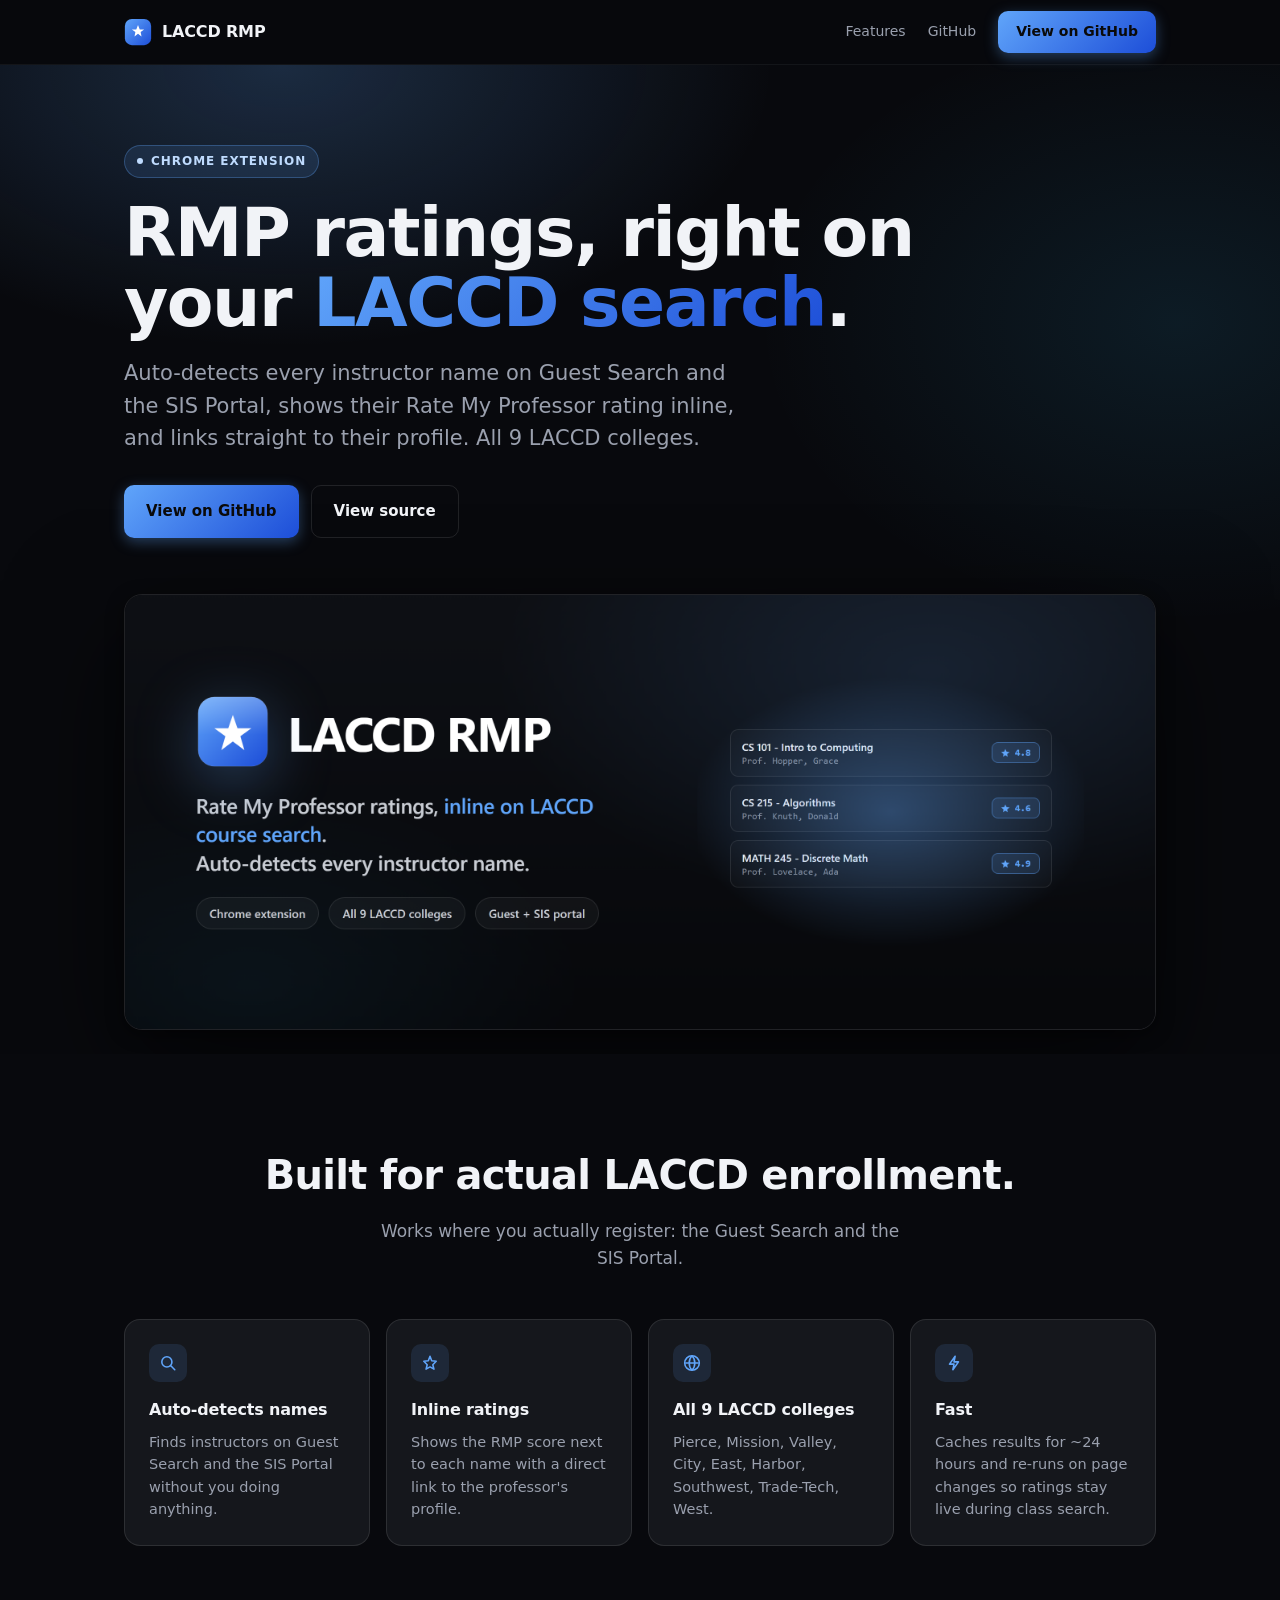
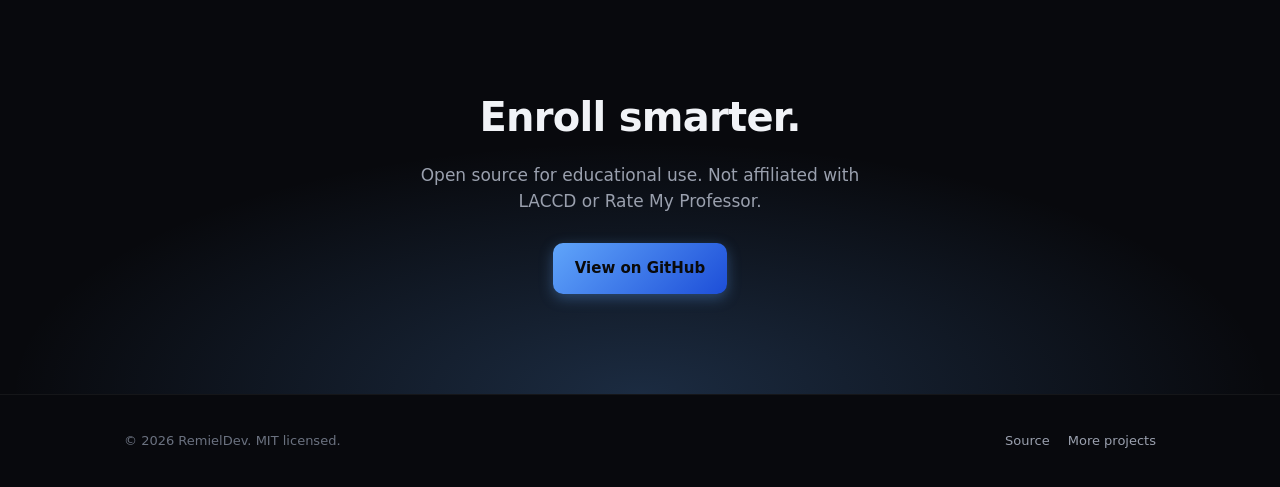
==== docs/index.html @ 7fbb5cce "Refresh GitHub Pages landing page New hero with project-specific accent color, sticky nav, big gradi" ====
<!doctype html>
<html lang="en">
<head>
<meta charset="utf-8" />
<meta name="viewport" content="width=device-width, initial-scale=1" />
<title>LACCD RMP - Rate My Professor ratings on LACCD course search</title>
<meta name="description" content="Chrome extension that shows Rate My Professor ratings inline on LACCD course search pages. Auto-detects every instructor name across Guest Search and the SIS portal." />
<meta property="og:title" content="LACCD Rate My Professor" />
<meta property="og:description" content="Rate My Professor ratings inline on LACCD course search. All 9 colleges." />
<meta property="og:image" content="banner.png" />
<meta property="og:type" content="website" />
<meta name="twitter:card" content="summary_large_image" />
<link rel="icon" type="image/png" href="banner.png" />
<style>
  :root {
    --bg: #08090d;
    --panel: #15171c;
    --elev: #0e1015;
    --border: rgba(255,255,255,0.10);
    --soft: rgba(255,255,255,0.05);
    --text: #f1f3f7;
    --muted: #9aa0ae;
    --dim: #6b7280;
    --a: #60a5fa;
    --b: #1d4ed8;
    --grad: linear-gradient(135deg, var(--a), var(--b));
  }
  * { box-sizing: border-box; margin: 0; padding: 0; }
  html { scroll-behavior: smooth; }
  body {
    background: var(--bg); color: var(--text);
    font-family: "Inter", -apple-system, BlinkMacSystemFont, "Segoe UI Variable", "Segoe UI", system-ui, sans-serif;
    -webkit-font-smoothing: antialiased; text-rendering: optimizeLegibility;
    line-height: 1.55;
  }
  a { color: inherit; text-decoration: none; }
  .wrap { max-width: 1080px; margin: 0 auto; padding: 0 24px; }
  .grad-t { background: var(--grad); -webkit-background-clip: text; background-clip: text; color: transparent; }

  /* Nav */
  nav { position: sticky; top: 0; z-index: 10; backdrop-filter: blur(12px); background: rgba(8,9,13,0.7); border-bottom: 1px solid var(--soft); }
  nav .wrap { display: flex; align-items: center; justify-content: space-between; height: 64px; }
  .brand { display: flex; align-items: center; gap: 10px; font-weight: 800; letter-spacing: -0.01em; font-size: 16px; }
  .brand svg { width: 28px; height: 28px; flex-shrink: 0; }
  .navlinks { display: flex; align-items: center; gap: 22px; font-size: 14px; color: var(--muted); }
  .navlinks a:hover { color: var(--text); }
  .btn {
    display: inline-flex; align-items: center; gap: 8px;
    font-weight: 700; font-size: 14px; color: #0a0a0a;
    background: var(--grad); padding: 10px 18px; border-radius: 10px;
    border: 0; cursor: pointer; white-space: nowrap;
    transition: transform .08s ease, filter .15s ease, box-shadow .15s ease;
    box-shadow: 0 4px 14px rgba(96, 165, 250, 0.35);
  }
  .btn:hover { filter: brightness(1.08); }
  .btn:active { transform: scale(0.97); }
  .btn.ghost { background: transparent; color: var(--text); border: 1px solid var(--border); box-shadow: none; }
  .btn.ghost:hover { background: var(--soft); }
  .btn.lg { padding: 14px 22px; font-size: 15px; }
  .btn svg { width: 14px; height: 14px; }

  /* Hero */
  header.hero { position: relative; overflow: hidden; padding: 80px 0 24px; }
  header.hero::before {
    content: ""; position: absolute; inset: 0; z-index: -1;
    background:
      radial-gradient(820px 470px at 22% 0%, rgba(96, 165, 250, 0.22), transparent 60%),
      radial-gradient(700px 500px at 92% 26%, rgba(56, 189, 248, 0.10), transparent 60%);
  }
  .kicker {
    display: inline-flex; align-items: center; gap: 8px;
    font-size: 12px; font-weight: 700; letter-spacing: .08em; text-transform: uppercase;
    color: #bfdbfe;
    background: rgba(96, 165, 250, 0.12);
    border: 1px solid rgba(96, 165, 250, 0.30);
    padding: 6px 12px; border-radius: 999px;
  }
  .kicker .dot { width: 6px; height: 6px; border-radius: 999px; background: currentColor; }
  h1 { font-size: clamp(40px, 6vw, 68px); font-weight: 800; letter-spacing: -0.022em; line-height: 1.04; margin: 20px 0 18px; max-width: 820px; }
  .sub { font-size: clamp(17px, 2.4vw, 21px); color: var(--muted); max-width: 640px; line-height: 1.55; }
  .cta-row { display: flex; flex-wrap: wrap; gap: 12px; margin-top: 30px; }
  .heroimg {
    margin-top: 56px; border-radius: 18px;
    border: 1px solid var(--border);
    overflow: hidden;
    box-shadow: 0 40px 120px rgba(0,0,0,0.6), 0 4px 18px rgba(0,0,0,0.4);
  }
  .heroimg img { display: block; width: 100%; height: auto; }

  /* Features */
  section.features { padding: 90px 0 60px; }
  .features-head { text-align: center; margin-bottom: 48px; }
  .features-head h2 { font-size: clamp(28px, 4vw, 40px); font-weight: 800; letter-spacing: -0.018em; }
  .features-head p { color: var(--muted); margin-top: 12px; font-size: 17px; max-width: 540px; margin-left: auto; margin-right: auto; }
  .grid { display: grid; grid-template-columns: repeat(auto-fit, minmax(240px, 1fr)); gap: 16px; }
  .card {
    background: var(--panel); border: 1px solid var(--border);
    border-radius: 16px; padding: 24px;
    transition: border-color .15s ease, transform .15s ease;
  }
  .card:hover { border-color: rgba(96, 165, 250, 0.35); transform: translateY(-2px); }
  .card-icon {
    width: 38px; height: 38px; border-radius: 10px;
    background: rgba(96, 165, 250, 0.12);
    color: var(--a);
    display: grid; place-items: center;
    margin-bottom: 16px;
  }
  .card-icon svg { width: 18px; height: 18px; }
  .card h3 { font-size: 16px; font-weight: 700; margin-bottom: 8px; letter-spacing: -0.01em; }
  .card p { color: var(--muted); font-size: 14.5px; line-height: 1.55; }

  /* Final CTA */
  section.final-cta {
    text-align: center; padding: 80px 24px 100px;
    background: radial-gradient(900px 360px at 50% 100%, rgba(96, 165, 250, 0.22), transparent 70%);
  }
  section.final-cta h2 { font-size: clamp(28px, 4vw, 40px); font-weight: 800; letter-spacing: -0.018em; }
  section.final-cta p { color: var(--muted); margin: 14px auto 28px; max-width: 480px; font-size: 17px; }

  /* Footer */
  footer { border-top: 1px solid var(--soft); padding: 36px 0; color: var(--dim); font-size: 13px; }
  footer .wrap { display: flex; flex-wrap: wrap; gap: 14px; justify-content: space-between; align-items: center; }
  footer a { color: var(--muted); }
  footer a:hover { color: var(--text); }
  footer .links { display: flex; gap: 18px; }

  @media (max-width: 640px) {
    .navlinks { gap: 14px; }
    .navlinks a:not(.btn) { display: none; }
    h1 { margin-top: 12px; }
  }
</style>
</head>
<body>
  <nav>
    <div class="wrap">
      <a class="brand" href="#"><svg viewBox="0 0 32 32" xmlns="http://www.w3.org/2000/svg"><defs><linearGradient id="bg-rmp" x1="0" y1="0" x2="1" y2="1"><stop offset="0" stop-color="#60a5fa"/><stop offset="1" stop-color="#1d4ed8"/></linearGradient></defs><rect x="1" y="1" width="30" height="30" rx="8" fill="url(#bg-rmp)"/><path d="M 16 8 L 18 13 L 23 13 L 19 16 L 20 21 L 16 18 L 12 21 L 13 16 L 9 13 L 14 13 Z" fill="#fff"/></svg><span>LACCD RMP</span></a>
      <div class="navlinks">
        <a href="#features">Features</a>
        <a href="https://github.com/RemielDev/Tech-Club-LACCD-Rate-My-Professor-Project">GitHub</a>
        <a class="btn" href="https://github.com/RemielDev/Tech-Club-LACCD-Rate-My-Professor-Project">View on GitHub</a>
      </div>
    </div>
  </nav>

  <header class="hero">
    <div class="wrap">
      <span class="kicker"><span class="dot"></span> Chrome Extension</span>
      <h1>RMP ratings, right on<br/>your <span class="grad-t">LACCD search</span>.</h1>
      <p class="sub">Auto-detects every instructor name on Guest Search and the SIS Portal, shows their Rate My Professor rating inline, and links straight to their profile. All 9 LACCD colleges.</p>
      <div class="cta-row">
        <a class="btn lg" href="https://github.com/RemielDev/Tech-Club-LACCD-Rate-My-Professor-Project">View on GitHub</a>
        <a class="btn ghost lg" href="https://github.com/RemielDev/Tech-Club-LACCD-Rate-My-Professor-Project">View source</a>
      </div>
      <div class="heroimg">
        <img src="banner.png" alt="LACCD Rate My Professor" />
      </div>
    </div>
  </header>

  <section class="features" id="features">
    <div class="wrap">
      <div class="features-head">
        <h2>Built for actual LACCD enrollment.</h2>
        <p>Works where you actually register: the Guest Search and the SIS Portal.</p>
      </div>
      <div class="grid">
        <div class="card">
        <div class="card-icon"><svg viewBox="0 0 16 16" fill="none"><circle cx="7" cy="7" r="4.5" stroke="currentColor" stroke-width="1.4"/><path d="M10.5 10.5L14 14" stroke="currentColor" stroke-width="1.4" stroke-linecap="round"/></svg></div>
        <h3>Auto-detects names</h3>
        <p>Finds instructors on Guest Search and the SIS Portal without you doing anything.</p>
      </div>
        <div class="card">
        <div class="card-icon"><svg viewBox="0 0 16 16" fill="none"><path d="M8 2L9.5 6L13.5 6.5L10.5 9.5L11.5 13.5L8 11.5L4.5 13.5L5.5 9.5L2.5 6.5L6.5 6L8 2z" stroke="currentColor" stroke-width="1.4" stroke-linejoin="round"/></svg></div>
        <h3>Inline ratings</h3>
        <p>Shows the RMP score next to each name with a direct link to the professor's profile.</p>
      </div>
        <div class="card">
        <div class="card-icon"><svg viewBox="0 0 16 16" fill="none"><circle cx="8" cy="8" r="6.5" stroke="currentColor" stroke-width="1.4"/><path d="M2 8h12M8 1.5C9.5 3 10.5 5.5 10.5 8s-1 5-2.5 6.5M8 1.5C6.5 3 5.5 5.5 5.5 8s1 5 2.5 6.5" stroke="currentColor" stroke-width="1.4"/></svg></div>
        <h3>All 9 LACCD colleges</h3>
        <p>Pierce, Mission, Valley, City, East, Harbor, Southwest, Trade-Tech, West.</p>
      </div>
        <div class="card">
        <div class="card-icon"><svg viewBox="0 0 16 16" fill="none"><path d="M9 2L4 9h4l-1 5 5-7H8l1-5z" stroke="currentColor" stroke-width="1.4" stroke-linejoin="round"/></svg></div>
        <h3>Fast</h3>
        <p>Caches results for ~24 hours and re-runs on page changes so ratings stay live during class search.</p>
      </div>
      </div>
    </div>
  </section>

  <section class="final-cta">
    <div class="wrap">
      <h2>Enroll smarter.</h2>
      <p>Open source for educational use. Not affiliated with LACCD or Rate My Professor.</p>
      <a class="btn lg" href="https://github.com/RemielDev/Tech-Club-LACCD-Rate-My-Professor-Project">View on GitHub</a>
    </div>
  </section>

  <footer>
    <div class="wrap">
      <div>© 2026 RemielDev. MIT licensed.</div>
      <div class="links">
        <a href="https://github.com/RemielDev/Tech-Club-LACCD-Rate-My-Professor-Project">Source</a>
        <a href="https://github.com/RemielDev">More projects</a>
        
      </div>
    </div>
  </footer>
</body>
</html>
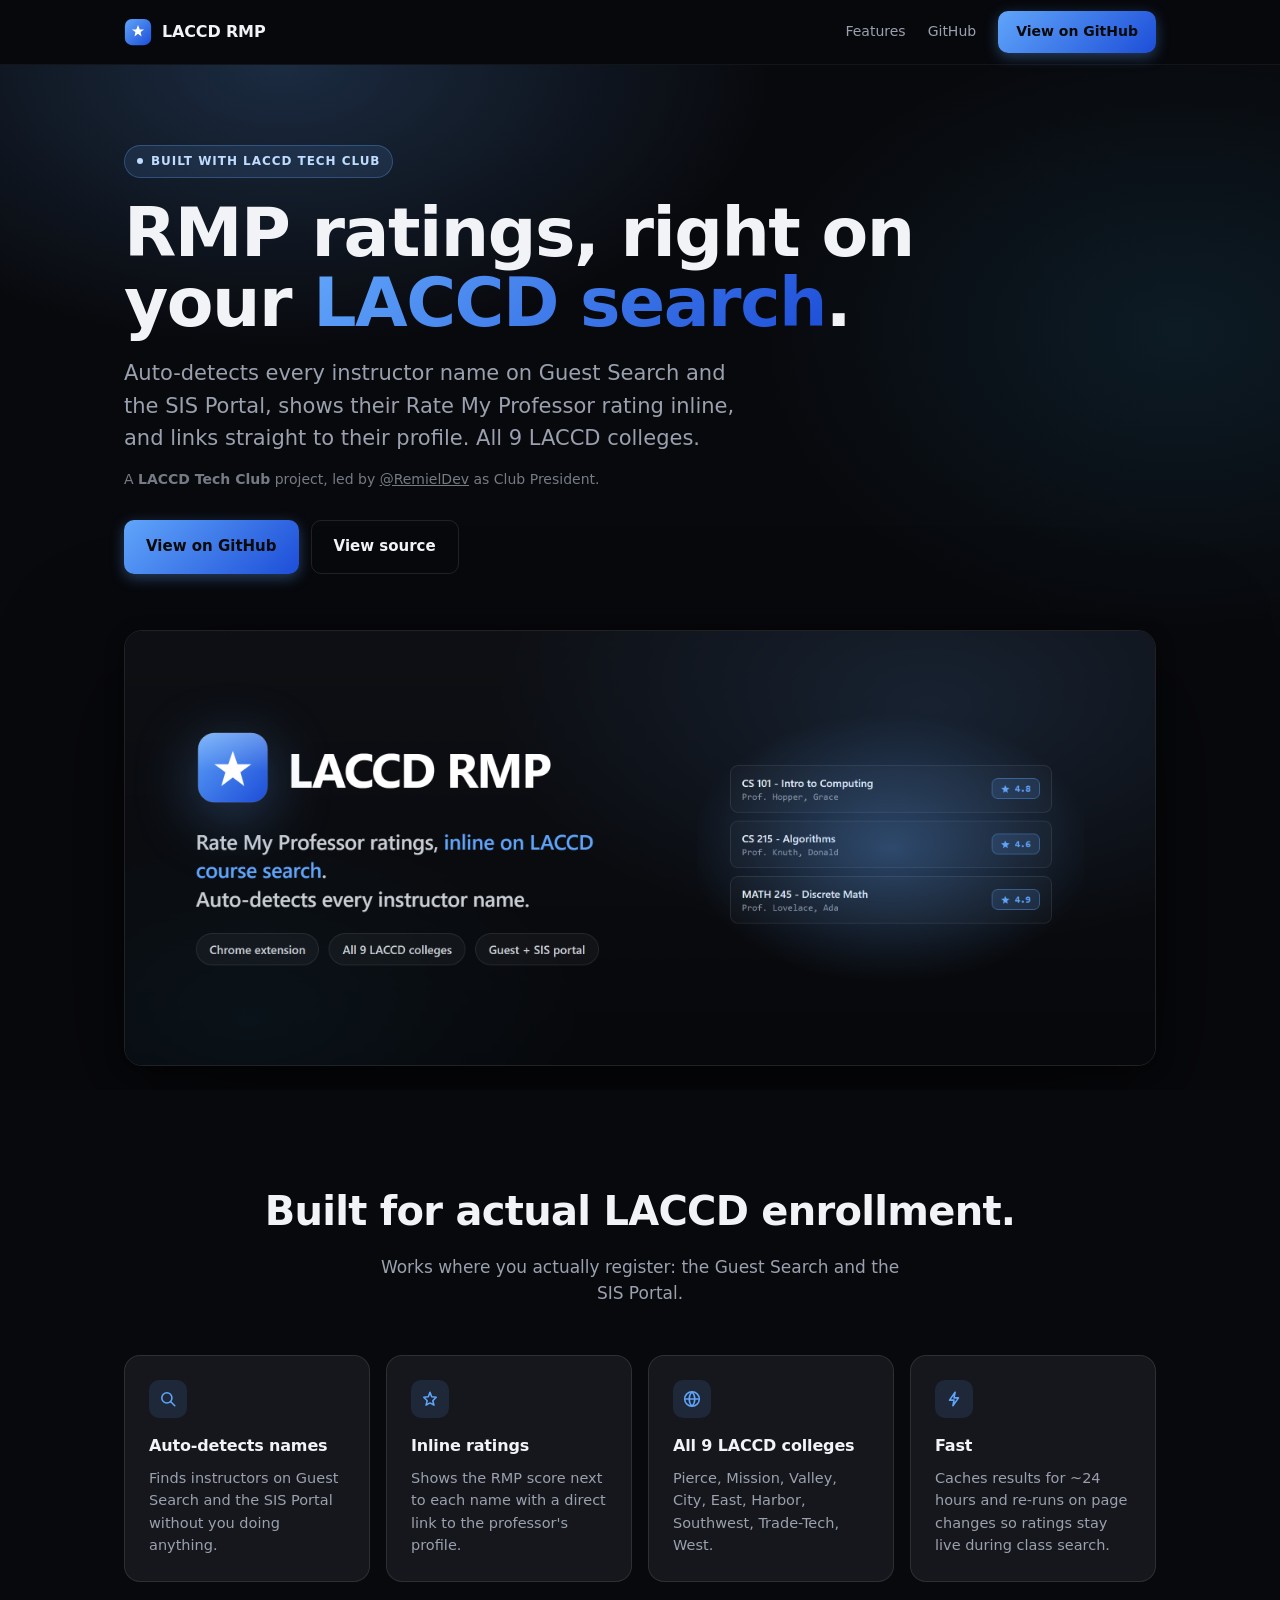
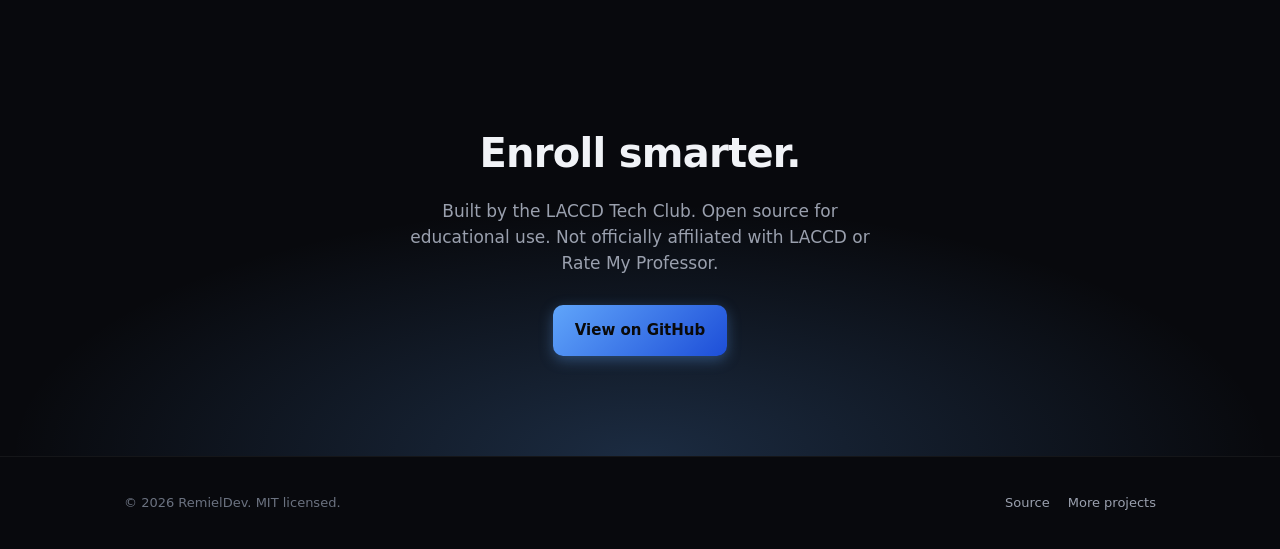
==== commit 6f0b99b5: "Add Tech Club credit to landing page (was only on README in last commit) Updates docs/index.html wit" ====
--- a/docs/index.html
+++ b/docs/index.html
@@ -146,9 +146,10 @@
 
   <header class="hero">
     <div class="wrap">
-      <span class="kicker"><span class="dot"></span> Chrome Extension</span>
+      <span class="kicker"><span class="dot"></span> Built with LACCD Tech Club</span>
       <h1>RMP ratings, right on<br/>your <span class="grad-t">LACCD search</span>.</h1>
       <p class="sub">Auto-detects every instructor name on Guest Search and the SIS Portal, shows their Rate My Professor rating inline, and links straight to their profile. All 9 LACCD colleges.</p>
+      <p class="sub" style="font-size: 14px; margin-top: 14px; opacity: 0.75;">A <strong>LACCD Tech Club</strong> project, led by <a href="https://github.com/RemielDev" style="color: inherit; text-decoration: underline;">@RemielDev</a> as Club President.</p>
       <div class="cta-row">
         <a class="btn lg" href="https://github.com/RemielDev/Tech-Club-LACCD-Rate-My-Professor-Project">View on GitHub</a>
         <a class="btn ghost lg" href="https://github.com/RemielDev/Tech-Club-LACCD-Rate-My-Professor-Project">View source</a>
@@ -193,7 +194,7 @@
   <section class="final-cta">
     <div class="wrap">
       <h2>Enroll smarter.</h2>
-      <p>Open source for educational use. Not affiliated with LACCD or Rate My Professor.</p>
+      <p>Built by the LACCD Tech Club. Open source for educational use. Not officially affiliated with LACCD or Rate My Professor.</p>
       <a class="btn lg" href="https://github.com/RemielDev/Tech-Club-LACCD-Rate-My-Professor-Project">View on GitHub</a>
     </div>
   </section>
